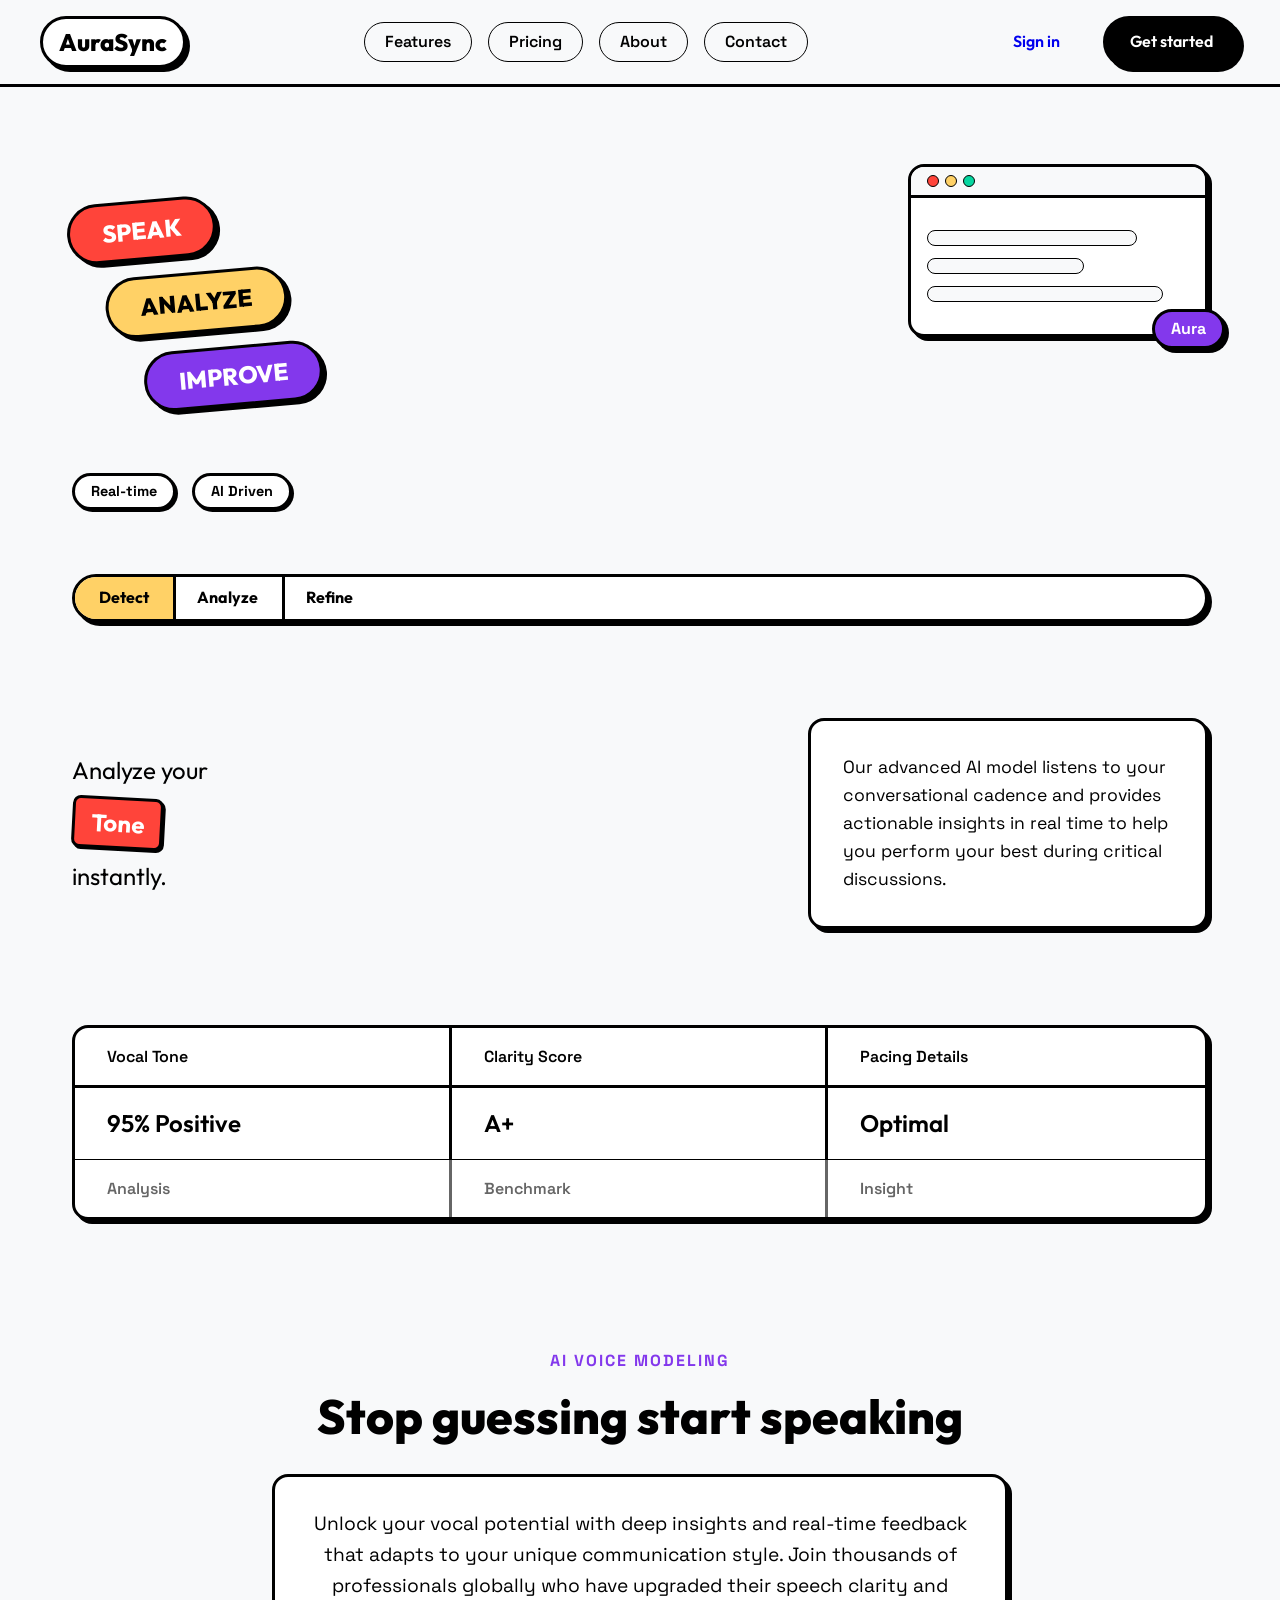
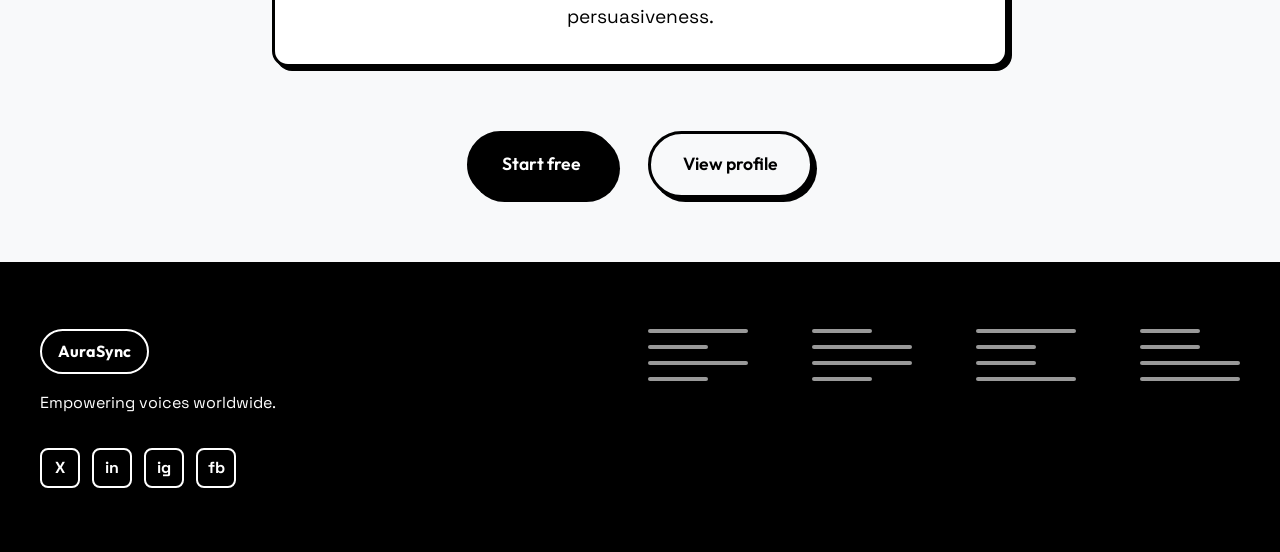
==== index.html @ 05ba69cd "Landing Plus Pricing" ====
<!DOCTYPE html>
<html lang="en">
<head>
    <meta charset="UTF-8">
    <meta name="viewport" content="width=device-width, initial-scale=1.0">
    <title>AuraSync | Speak, analyze, improve</title>
    <!-- Fonts -->
    <link rel="preconnect" href="https://fonts.googleapis.com">
    <link rel="preconnect" href="https://fonts.gstatic.com" crossorigin>
    <link href="https://fonts.googleapis.com/css2?family=Outfit:wght@400;600;800;900&family=Space+Grotesk:wght@400;500;700&display=swap" rel="stylesheet">
    <link rel="stylesheet" href="css/styles.css">
</head>
<body>
    <div class="custom-cursor"></div>
    
    <header id="navbar">
        <div class="nav-container">
            <div class="logo">
                <span class="logo-text">AuraSync</span>
            </div>
            <nav class="nav-links">
                <a href="#features" class="nav-pill">Features</a>
                <a href="pricing.html" class="nav-pill">Pricing</a>
                <a href="#about" class="nav-pill">About</a>
                <a href="#contact" class="nav-pill">Contact</a>
            </nav>
            <div class="auth-buttons">
                <a href="#signin" class="btn-ghost">Sign in</a>
                <a href="#getstarted" class="btn-primary">Get started</a>
            </div>
        </div>
    </header>

    <main>
        <!-- Hero Section -->
        <section class="hero-section fade-in">
            <div class="hero-content">
                <!-- Top Part: Left Tilted Pills & Right Card -->
                <div class="hero-top-row">
                    <div class="hero-tilted-pills">
                        <div class="tilted-pill red-bg">Speak</div>
                        <div class="tilted-pill yellow-bg">analyze</div>
                        <div class="tilted-pill purple-bg">improve</div>
                    </div>
                    <div class="hero-card">
                        <div class="card-header-bar">
                            <div class="circle red"></div>
                            <div class="circle yellow"></div>
                            <div class="circle green"></div>
                        </div>
                        <div class="card-body">
                            <div class="line w-80"></div>
                            <div class="line w-60"></div>
                            <div class="line w-90"></div>
                        </div>
                        <div class="card-bleeding-badge">Aura</div>
                    </div>
                </div>

                <!-- Middle Left: Two small pills side by side -->
                <div class="hero-middle-row flex-start">
                    <div class="small-pill">Real-time</div>
                    <div class="small-pill">AI Driven</div>
                </div>

                <!-- Below Middle Left: 3 Segment Toggle -->
                <div class="hero-segmented flex-start">
                    <div class="segment active">Detect</div>
                    <div class="segment">Analyze</div>
                    <div class="segment">Refine</div>
                </div>

                <!-- Lower Middle: Text structure on left, paragraph box on right -->
                <div class="hero-lower-middle">
                    <div class="text-structure">
                        <p>Analyze your</p>
                        <div class="boxed-text">Tone</div>
                        <p>instantly.</p>
                    </div>
                    <div class="paragraph-box">
                        <p>Our advanced AI model listens to your conversational cadence and provides actionable insights in real time to help you perform your best during critical discussions.</p>
                    </div>
                </div>

                <!-- Bottom Hero: 3x3 Grid Table -->
                <div class="hero-grid-table">
                    <div class="grid-cell">Vocal Tone</div>
                    <div class="grid-cell">Clarity Score</div>
                    <div class="grid-cell">Pacing Details</div>
                    <div class="grid-cell">95% Positive</div>
                    <div class="grid-cell">A+</div>
                    <div class="grid-cell">Optimal</div>
                    <div class="grid-cell text-muted">Analysis</div>
                    <div class="grid-cell text-muted">Benchmark</div>
                    <div class="grid-cell text-muted">Insight</div>
                </div>
            </div>
        </section>

        <!-- Secondary Section -->
        <section class="secondary-section fade-in">
            <p class="subtitle">AI Voice Modeling</p>
            <h1 class="bold-title">Stop guessing start speaking</h1>
            
            <div class="large-paragraph-box">
                <p>Unlock your vocal potential with deep insights and real-time feedback that adapts to your unique communication style. Join thousands of professionals globally who have upgraded their speech clarity and persuasiveness.</p>
            </div>
            
            <div class="cta-buttons">
                <a href="#start" class="btn-primary large">Start free</a>
                <a href="#profile" class="btn-secondary large">View profile</a>
            </div>
        </section>
    </main>

    <footer class="main-footer">
        <div class="footer-container">
            <div class="footer-left">
                <div class="footer-brandbox">AuraSync</div>
                <p>Empowering voices worldwide.</p>
                <div class="social-icons">
                    <div class="social-square">X</div>
                    <div class="social-square">in</div>
                    <div class="social-square">ig</div>
                    <div class="social-square">fb</div>
                </div>
            </div>
            <div class="footer-right">
                <div class="footer-col">
                    <div class="footer-line"></div>
                    <div class="footer-line short"></div>
                    <div class="footer-line"></div>
                    <div class="footer-line short"></div>
                </div>
                <div class="footer-col">
                    <div class="footer-line short"></div>
                    <div class="footer-line"></div>
                    <div class="footer-line"></div>
                    <div class="footer-line short"></div>
                </div>
                <div class="footer-col">
                    <div class="footer-line"></div>
                    <div class="footer-line short"></div>
                    <div class="footer-line short"></div>
                    <div class="footer-line"></div>
                </div>
                <div class="footer-col">
                    <div class="footer-line short"></div>
                    <div class="footer-line short"></div>
                    <div class="footer-line"></div>
                    <div class="footer-line"></div>
                </div>
            </div>
        </div>
    </footer>

    <script src="js/main.js"></script>
</body>
</html>
---- css/styles.css ----
:root {
    --bg-color: #F8F9FA; /* Whitesmoke */
    --text-primary: #000000;
    --text-white: #FFFFFF;
    
    /* Playful Accent Colors */
    --accent-red: #FF443A;
    --accent-yellow: #FFD166;
    --accent-purple: #8338EC;
    --accent-green: #06D6A0;
    
    /* Borders & Shadows */
    --border-main: 3px solid #000;
    --border-thin: 1.5px solid #000;
    --shadow-main: 4px 4px 0px 0px #000;
    --shadow-hover: 6px 6px 0px 0px #000;
    --shadow-white: 4px 4px 0px 0px #FFF;
    
    /* Radii */
    --radius-pill: 9999px;
    --radius-card: 16px;
    --radius-small: 8px;
    
    /* Layout */
    --spacing-sm: 8px;
    --spacing-md: 16px;
    --spacing-lg: 32px;
    --spacing-xl: 64px;
}

* {
    margin: 0;
    padding: 0;
    box-sizing: border-box;
    cursor: none; /* For custom cursor */
}

body {
    background-color: var(--bg-color);
    color: var(--text-primary);
    font-family: 'Space Grotesk', sans-serif;
    line-height: 1.6;
    overflow-x: hidden;
}

h1, h2, h3, h4, .bold-title, .huge-title, .logo-text {
    font-family: 'Outfit', sans-serif;
    font-weight: 800;
}

/* Custom Cursor */
.custom-cursor {
    position: fixed;
    top: 0;
    left: 0;
    width: 20px;
    height: 20px;
    background-color: transparent;
    border: 2px solid var(--text-primary);
    border-radius: 50%;
    pointer-events: none;
    z-index: 10000;
    transition: transform 0.1s ease-out;
    mix-blend-mode: difference;
    transform: translate(-50%, -50%);
}
.custom-cursor.hover {
    transform: translate(-50%, -50%) scale(1.5);
    background-color: var(--accent-red);
    border-color: var(--accent-red);
    mix-blend-mode: normal;
}

/* Utilities */
.red-bg { background-color: var(--accent-red) !important; color: white !important; }
.yellow-bg { background-color: var(--accent-yellow) !important; color: black !important; }
.purple-bg { background-color: var(--accent-purple) !important; color: white !important; }
.green-bg { background-color: var(--accent-green) !important; color: black !important; }
.text-white { color: white !important; }
.text-muted { opacity: 0.6; }
.bg-white { background-color: white !important; color: black !important; }

/* Navbar */
header {
    position: fixed;
    top: 0;
    left: 0;
    width: 100%;
    padding: var(--spacing-md) var(--spacing-lg);
    background-color: var(--bg-color);
    z-index: 100;
    transition: transform 0.3s ease;
    border-bottom: var(--border-main);
}
header.hide {
    transform: translateY(-100%);
}

.nav-container {
    display: flex;
    justify-content: space-between;
    align-items: center;
    max-width: 1200px;
    margin: 0 auto;
}

.logo-text {
    font-size: 1.5rem;
    border: var(--border-main);
    padding: 4px 16px;
    border-radius: var(--radius-pill);
    background-color: white;
    box-shadow: var(--shadow-main);
    display: inline-block;
    transition: transform 0.2s;
}

.nav-links {
    display: flex;
    gap: var(--spacing-md);
}

.nav-pill {
    text-decoration: none;
    color: var(--text-primary);
    font-weight: 600;
    padding: 6px 20px;
    border: var(--border-thin);
    border-radius: var(--radius-pill);
    transition: all 0.2s ease;
}

.nav-pill:hover, .active-pill {
    background-color: var(--accent-yellow);
    box-shadow: 2px 2px 0px 0px #000;
    transform: translate(-2px, -2px);
}

.auth-buttons {
    display: flex;
    gap: var(--spacing-md);
}

/* Buttons */
.btn-primary, .btn-secondary, .btn-ghost {
    text-decoration: none;
    font-family: 'Outfit', sans-serif;
    font-weight: 600;
    padding: 10px 24px;
    border-radius: var(--radius-pill);
    border: var(--border-main);
    display: inline-block;
    transition: all 0.2s ease;
}

.btn-primary {
    background-color: var(--text-primary);
    color: var(--text-white);
    box-shadow: var(--shadow-main);
}
.btn-primary.shadow-white {
    box-shadow: var(--shadow-white);
}

.btn-secondary {
    background-color: var(--bg-color);
    color: var(--text-primary);
    box-shadow: var(--shadow-main);
}

.btn-ghost {
    border-color: transparent;
}
.btn-ghost:hover {
    text-decoration: underline;
}

.btn-primary:hover, .btn-secondary:hover {
    transform: translate(-2px, -2px);
    box-shadow: var(--shadow-hover);
}
.btn-primary.shadow-white:hover {
    box-shadow: 6px 6px 0px 0px #FFF;
}

.large {
    padding: 16px 32px;
    font-size: 1.1rem;
}
.full-width {
    width: 100%;
    text-align: center;
    margin-top: auto;
}

/* Main Layout */
main {
    padding-top: 100px; /* Offset for header */
}

.hero-section {
    max-width: 1200px;
    margin: 0 auto;
    padding: var(--spacing-xl) var(--spacing-lg);
}

.hero-content {
    display: flex;
    flex-direction: column;
    gap: var(--spacing-xl);
}

.hero-top-row {
    display: flex;
    justify-content: space-between;
    align-items: flex-start;
}

/* Tilted Pills */
.hero-tilted-pills {
    display: flex;
    flex-direction: column;
    gap: var(--spacing-md);
    transform: rotate(-5deg);
    padding-top: var(--spacing-lg);
}

.tilted-pill {
    padding: 8px 32px;
    border: var(--border-main);
    border-radius: var(--radius-pill);
    font-size: 1.5rem;
    font-family: 'Outfit', sans-serif;
    font-weight: 800;
    box-shadow: var(--shadow-main);
    display: inline-block;
    align-self: flex-start;
    text-transform: uppercase;
}
.tilted-pill:nth-child(2) {
    margin-left: var(--spacing-lg);
}
.tilted-pill:nth-child(3) {
    margin-left: calc(var(--spacing-lg) * 2);
}

/* Right Card (Blueprint top right) */
.hero-card {
    border: var(--border-main);
    border-radius: var(--radius-card);
    width: 300px;
    background-color: white;
    box-shadow: var(--shadow-main);
    position: relative;
    display: flex;
    flex-direction: column;
}

.card-header-bar {
    border-bottom: var(--border-main);
    padding: 8px var(--spacing-md);
    display: flex;
    gap: 6px;
    background-color: var(--bg-color);
    border-top-left-radius: 13px;
    border-top-right-radius: 13px;
}

.circle {
    width: 12px;
    height: 12px;
    border: var(--border-thin);
    border-radius: 50%;
}
.circle.red { background-color: var(--accent-red); }
.circle.yellow { background-color: var(--accent-yellow); }
.circle.green { background-color: var(--accent-green); }

.card-body {
    padding: var(--spacing-lg) var(--spacing-md);
    display: flex;
    flex-direction: column;
    gap: 12px;
    min-height: 120px;
}

.line {
    height: 16px;
    border: var(--border-thin);
    border-radius: var(--radius-pill);
    background-color: var(--bg-color);
}
.w-80 { width: 80%; }
.w-60 { width: 60%; }
.w-90 { width: 90%; }

.card-bleeding-badge {
    position: absolute;
    bottom: -15px;
    right: -20px;
    border: var(--border-main);
    background-color: var(--accent-purple);
    color: white;
    padding: 4px 16px;
    border-radius: var(--radius-pill);
    font-weight: bold;
    box-shadow: var(--shadow-main);
}

/* Middle Rows */
.flex-start {
    display: flex;
    align-items: center;
    justify-content: flex-start;
    gap: var(--spacing-md);
}

.small-pill {
    padding: 4px 16px;
    border: var(--border-main);
    border-radius: var(--radius-pill);
    background-color: white;
    font-weight: bold;
    font-size: 0.9rem;
    box-shadow: 2px 2px 0px 0px #000;
}

.hero-segmented {
    border: var(--border-main);
    border-radius: var(--radius-pill);
    overflow: hidden;
    display: inline-flex;
    background-color: white;
    box-shadow: var(--shadow-main);
    gap: 0;
}

.segment {
    padding: 8px 24px;
    font-weight: bold;
    font-family: 'Outfit', sans-serif;
    border-right: var(--border-main);
    margin-right: -3px; /* To prevent double border */
}
.segment:last-child {
    border-right: none;
}
.segment.active {
    background-color: var(--accent-yellow);
}

/* Lower Middle */
.hero-lower-middle {
    display: flex;
    justify-content: space-between;
    align-items: center;
    gap: var(--spacing-lg);
    margin-top: var(--spacing-lg);
}

.text-structure {
    font-size: 1.5rem;
    font-family: 'Outfit', sans-serif;
    display: flex;
    flex-direction: column;
    gap: 8px;
}
.boxed-text {
    border: var(--border-main);
    padding: 4px 16px;
    border-radius: var(--radius-small);
    display: inline-block;
    align-self: flex-start;
    font-weight: bold;
    background-color: var(--accent-red);
    color: white;
    transform: rotate(3deg);
    box-shadow: 2px 2px 0px 0px #000;
}

.paragraph-box {
    border: var(--border-main);
    border-radius: var(--radius-card);
    padding: var(--spacing-lg);
    background-color: white;
    max-width: 400px;
    font-size: 1.1rem;
    box-shadow: var(--shadow-main);
}

/* 3x3 Table */
.hero-grid-table {
    display: grid;
    grid-template-columns: repeat(3, 1fr);
    border: var(--border-main);
    border-radius: var(--radius-card);
    background-color: white;
    overflow: hidden;
    box-shadow: var(--shadow-main);
    margin-top: var(--spacing-lg);
}

.grid-cell {
    padding: var(--spacing-md) var(--spacing-lg);
    border-right: var(--border-main);
    border-bottom: var(--border-main);
    font-weight: 600;
    display: flex;
    align-items: center;
}
.grid-cell:nth-child(3n) {
    border-right: none;
}
.hero-grid-table > .grid-cell:nth-last-child(-n+3) {
    border-bottom: none;
}
.hero-grid-table > .grid-cell:nth-child(n+4):nth-child(-n+6) {
    font-size: 1.5rem;
    font-family: 'Outfit';
    border-bottom-width: 1.5px; /* Thinner line for middle as in blueprint */
}

/* Secondary Section */
.secondary-section {
    max-width: 800px;
    margin: 0 auto;
    padding: var(--spacing-xl) var(--spacing-lg);
    text-align: center;
    display: flex;
    flex-direction: column;
    align-items: center;
    gap: var(--spacing-md);
}

.subtitle {
    font-family: 'Space Grotesk', sans-serif;
    text-transform: uppercase;
    letter-spacing: 2px;
    font-weight: bold;
    color: var(--accent-purple);
}

.bold-title {
    font-size: 3rem;
    line-height: 1.1;
    margin-bottom: var(--spacing-md);
}

.large-paragraph-box {
    border: var(--border-main);
    border-radius: var(--radius-card);
    padding: var(--spacing-lg);
    background-color: white;
    box-shadow: var(--shadow-main);
    margin-bottom: var(--spacing-lg);
    font-size: 1.2rem;
}

.cta-buttons {
    display: flex;
    gap: var(--spacing-lg);
    justify-content: center;
    margin-top: var(--spacing-md);
}

/* Footer Section */
.main-footer {
    background-color: var(--text-primary);
    color: var(--text-white);
    padding: var(--spacing-xl) var(--spacing-lg);
    border-top: var(--border-main);
}

.footer-container {
    max-width: 1200px;
    margin: 0 auto;
    display: flex;
    justify-content: space-between;
    align-items: flex-start;
}

.footer-left {
    display: flex;
    flex-direction: column;
    gap: var(--spacing-md);
    max-width: 300px;
}

.footer-brandbox {
    border: 2px solid white;
    padding: 8px 16px;
    border-radius: var(--radius-pill);
    font-family: 'Outfit', sans-serif;
    font-weight: bold;
    display: inline-block;
    align-self: flex-start;
}

.social-icons {
    display: flex;
    gap: 12px;
    margin-top: var(--spacing-md);
}

.social-square {
    width: 40px;
    height: 40px;
    border: 2px solid white;
    border-radius: var(--radius-small);
    display: flex;
    align-items: center;
    justify-content: center;
    font-weight: bold;
    transition: all 0.2s;
}
.social-square:hover {
    background-color: white;
    color: black;
    transform: translateY(-2px);
}

.footer-right {
    display: grid;
    grid-template-columns: repeat(4, 1fr);
    gap: var(--spacing-xl);
}

.footer-col {
    display: flex;
    flex-direction: column;
    gap: 12px;
}

.footer-line {
    height: 4px;
    background-color: white;
    border-radius: 2px;
    width: 100px;
    opacity: 0.6;
    transition: opacity 0.2s, background-color 0.2s;
}
.footer-line:hover {
    opacity: 1;
    background-color: var(--accent-yellow);
}
.footer-line.short {
    width: 60px;
}

/* Pricing Page Specific */
.pricing-hero {
    border-bottom: var(--border-main);
    padding-bottom: var(--spacing-xl);
}

.pricing-hero-content {
    display: flex;
    align-items: center;
    justify-content: space-between;
    gap: var(--spacing-xl);
}

.pricing-hero-left {
    flex: 1;
}
.huge-title {
    font-size: 4rem;
    line-height: 1;
    margin-bottom: var(--spacing-lg);
}

.pricing-subtext {
    font-size: 1.25rem;
    max-width: 400px;
}

.pricing-hero-right {
    flex: 1;
}

.four-tables-grid {
    display: grid;
    grid-template-columns: 1fr 1fr;
    gap: var(--spacing-md);
}

.mini-table {
    border: var(--border-main);
    border-radius: var(--radius-small);
    background-color: white;
    box-shadow: var(--shadow-main);
    overflow: hidden;
}

.mini-table-header {
    background-color: var(--bg-color);
    border-bottom: var(--border-main);
    font-weight: bold;
    padding: 8px 12px;
    font-family: 'Outfit';
}

.mini-table-row {
    padding: 8px 12px;
    border-bottom: var(--border-thin);
    display: flex;
    justify-content: space-between;
    align-items: center;
}
.mini-table-row:last-child {
    border-bottom: none;
}

.badge {
    padding: 2px 8px;
    border: var(--border-thin);
    border-radius: var(--radius-pill);
    font-size: 0.75rem;
    font-weight: bold;
}

.pricing-tiers-section {
    max-width: 1200px;
    margin: 0 auto;
    padding: var(--spacing-xl) var(--spacing-lg);
}

.tiers-header {
    text-align: center;
    margin-bottom: var(--spacing-xl);
}

.pricing-cards-container {
    display: grid;
    grid-template-columns: repeat(3, 1fr);
    gap: var(--spacing-lg);
    align-items: stretch;
}

.pricing-card {
    border: var(--border-main);
    border-radius: var(--radius-card);
    padding: var(--spacing-lg);
    background-color: white;
    box-shadow: var(--shadow-main);
    display: flex;
    flex-direction: column;
    position: relative;
    transition: transform 0.2s;
}

.pricing-card:hover {
    transform: translateY(-8px);
    box-shadow: var(--shadow-hover);
}

.pricing-card.highlighted {
    background-color: var(--text-primary);
    color: white;
}

.card-badge {
    position: absolute;
    top: -15px;
    right: 20px;
    border: var(--border-main);
    padding: 4px 16px;
    border-radius: var(--radius-pill);
    font-weight: bold;
    box-shadow: 2px 2px 0px 0px #000;
}

.tier-name {
    font-size: 1.5rem;
    margin-bottom: var(--spacing-sm);
}

.tier-price {
    font-size: 3rem;
    font-family: 'Outfit';
    font-weight: 900;
    margin-bottom: var(--spacing-lg);
    border-bottom: var(--border-thin);
    padding-bottom: var(--spacing-sm);
}
.tier-price span {
    font-size: 1rem;
    font-weight: normal;
    opacity: 0.7;
}

.tier-features {
    list-style: none;
    margin-bottom: var(--spacing-xl);
    flex-grow: 1;
}

.tier-features li {
    margin-bottom: 12px;
    display: flex;
    align-items: flex-start;
    gap: 8px;
}
.tier-features li::before {
    content: "→";
    font-weight: bold;
}

.final-cta-section {
    padding: var(--spacing-xl) var(--spacing-lg);
    max-width: 1200px;
    margin: 0 auto;
}

.cta-box {
    border: var(--border-main);
    border-radius: var(--radius-card);
    padding: var(--spacing-xl);
    text-align: center;
    box-shadow: var(--shadow-main);
}
.red-bg-accent {
    background-color: var(--accent-red);
}

.cta-buttons.center {
    justify-content: center;
    margin-top: var(--spacing-lg);
}

/* Animations & Utilities */
.fade-in {
    opacity: 0;
    transform: translateY(20px);
    transition: opacity 0.6s ease-out, transform 0.6s ease-out;
}
.fade-in.visible {
    opacity: 1;
    transform: translateY(0);
}

/* Responsiveness */
@media (max-width: 900px) {
    .hero-top-row {
        flex-direction: column;
        align-items: center;
        gap: var(--spacing-xl);
    }
    
    .hero-tilted-pills {
        padding-top: 0;
        align-items: center;
    }
    .tilted-pill:nth-child(2), .tilted-pill:nth-child(3) {
        margin-left: 0;
    }
    
    .hero-lower-middle {
        flex-direction: column;
        align-items: center;
        text-align: center;
    }
    .text-structure {
        align-items: center;
    }
    .boxed-text {
        align-self: center;
    }
    
    .hero-grid-table {
        grid-template-columns: 1fr;
    }
    
    .grid-cell:nth-child(3n) {
        border-right: var(--border-main);
    }
    .grid-cell {
        border-right: none;
        justify-content: center;
    }
    
    .footer-container {
        flex-direction: column;
        gap: var(--spacing-xl);
    }
    .footer-right {
        grid-template-columns: repeat(2, 1fr);
    }
    
    .pricing-hero-content {
        flex-direction: column;
    }
    .pricing-cards-container {
        grid-template-columns: 1fr;
    }
}
@media (max-width: 600px) {
    .nav-links {
        display: none; /* simple mobile state */
    }
    .four-tables-grid {
        grid-template-columns: 1fr;
    }
}
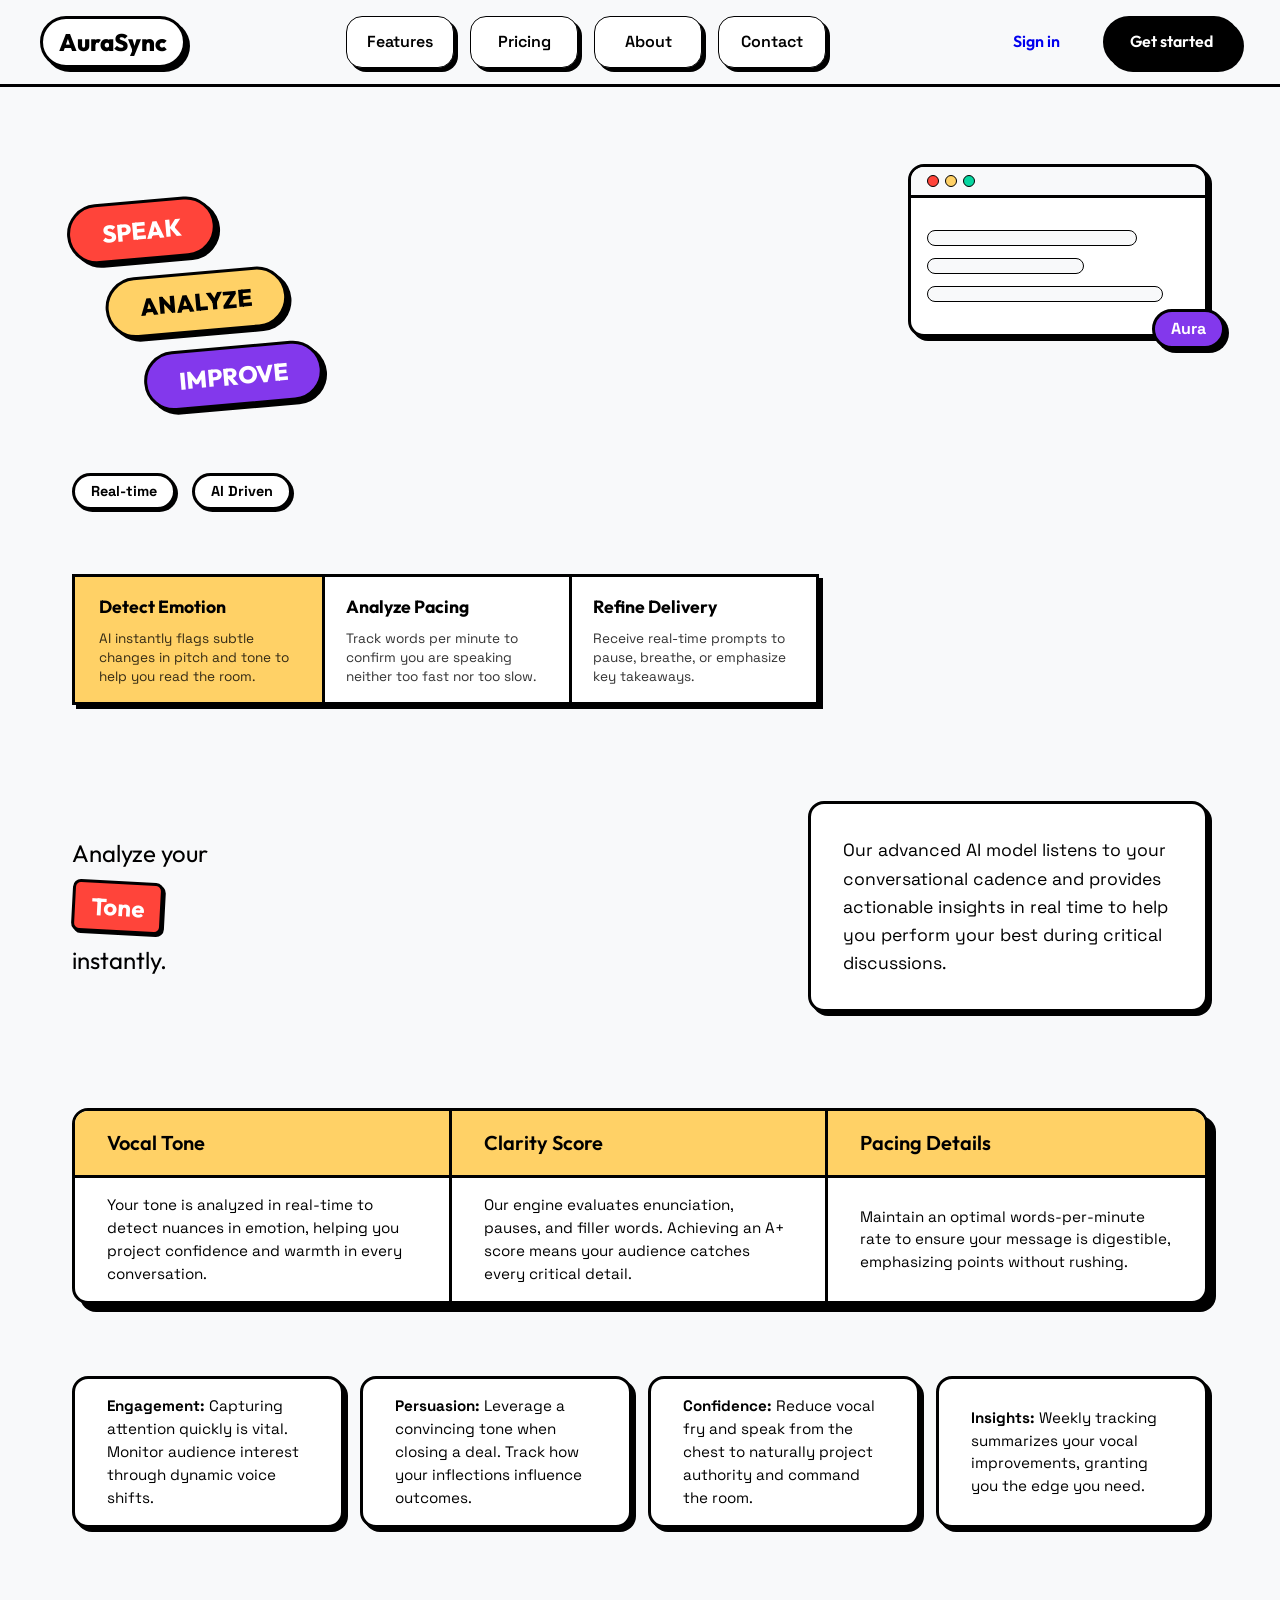
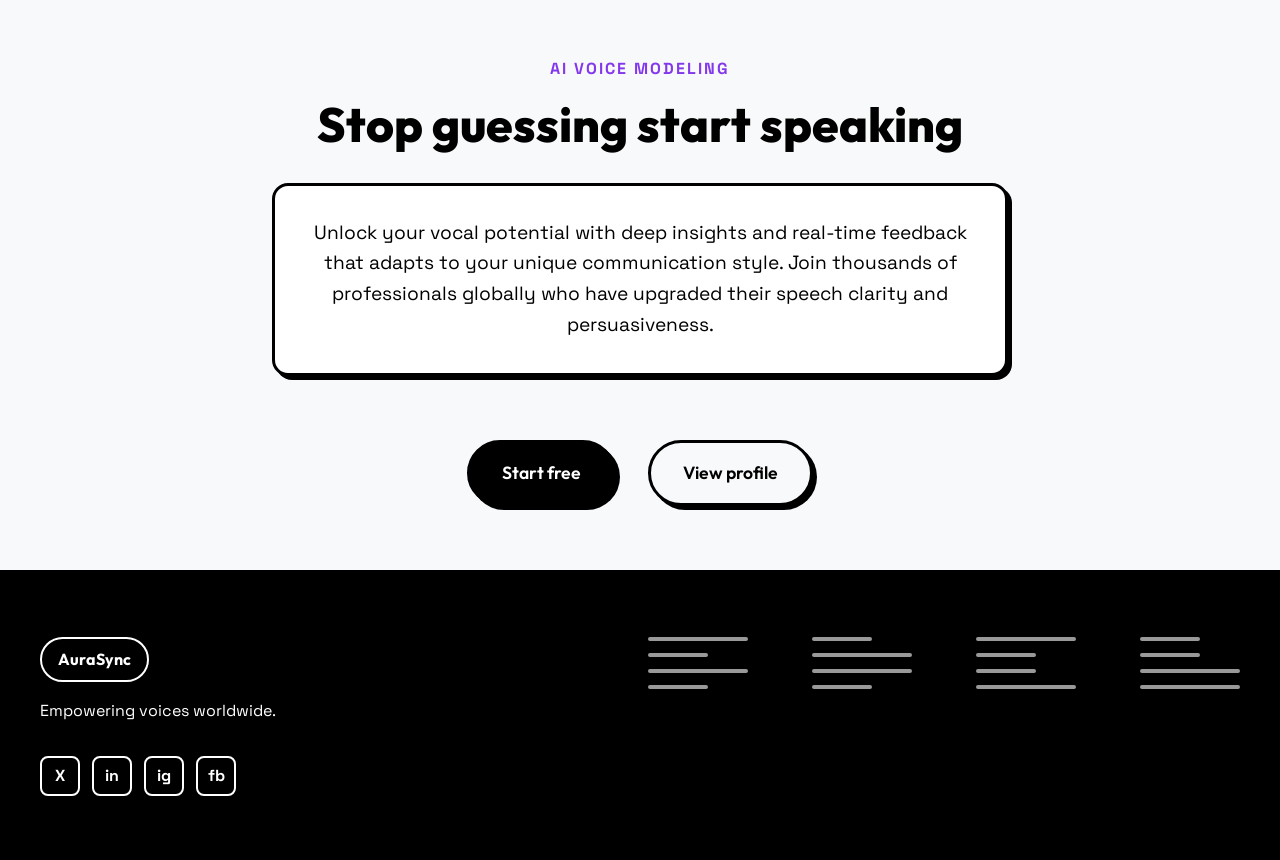
==== commit de5923a8: "LandingPage Fix" ====
--- a/index.html
+++ b/index.html
@@ -65,9 +65,18 @@
 
                 <!-- Below Middle Left: 3 Segment Toggle -->
                 <div class="hero-segmented flex-start">
-                    <div class="segment active">Detect</div>
-                    <div class="segment">Analyze</div>
-                    <div class="segment">Refine</div>
+                    <div class="segment active">
+                        <div class="segment-title">Detect Emotion</div>
+                        <p class="segment-desc">AI instantly flags subtle changes in pitch and tone to help you read the room.</p>
+                    </div>
+                    <div class="segment">
+                        <div class="segment-title">Analyze Pacing</div>
+                        <p class="segment-desc">Track words per minute to confirm you are speaking neither too fast nor too slow.</p>
+                    </div>
+                    <div class="segment">
+                        <div class="segment-title">Refine Delivery</div>
+                        <p class="segment-desc">Receive real-time prompts to pause, breathe, or emphasize key takeaways.</p>
+                    </div>
                 </div>
 
                 <!-- Lower Middle: Text structure on left, paragraph box on right -->
@@ -82,17 +91,38 @@
                     </div>
                 </div>
 
-                <!-- Bottom Hero: 3x3 Grid Table -->
+                <!-- Bottom Hero: 3-column Grid Table -->
                 <div class="hero-grid-table">
-                    <div class="grid-cell">Vocal Tone</div>
-                    <div class="grid-cell">Clarity Score</div>
-                    <div class="grid-cell">Pacing Details</div>
-                    <div class="grid-cell">95% Positive</div>
-                    <div class="grid-cell">A+</div>
-                    <div class="grid-cell">Optimal</div>
-                    <div class="grid-cell text-muted">Analysis</div>
-                    <div class="grid-cell text-muted">Benchmark</div>
-                    <div class="grid-cell text-muted">Insight</div>
+                    <!-- Header Row -->
+                    <div class="grid-cell table-header">Vocal Tone</div>
+                    <div class="grid-cell table-header">Clarity Score</div>
+                    <div class="grid-cell table-header">Pacing Details</div>
+                    <!-- Content Row -->
+                    <div class="grid-cell">
+                        <p class="small-text">Your tone is analyzed in real-time to detect nuances in emotion, helping you project confidence and warmth in every conversation.</p>
+                    </div>
+                    <div class="grid-cell">
+                        <p class="small-text">Our engine evaluates enunciation, pauses, and filler words. Achieving an A+ score means your audience catches every critical detail.</p>
+                    </div>
+                    <div class="grid-cell">
+                        <p class="small-text">Maintain an optimal words-per-minute rate to ensure your message is digestible, emphasizing points without rushing.</p>
+                    </div>
+                </div>
+
+                <!-- Bottom Hero: 4-column Grid Table (One Row) -->
+                <div class="hero-grid-table-4cols closer-table">
+                    <div class="grid-cell">
+                        <p class="small-text"><strong>Engagement:</strong> Capturing attention quickly is vital. Monitor audience interest through dynamic voice shifts.</p>
+                    </div>
+                    <div class="grid-cell">
+                        <p class="small-text"><strong>Persuasion:</strong> Leverage a convincing tone when closing a deal. Track how your inflections influence outcomes.</p>
+                    </div>
+                    <div class="grid-cell">
+                        <p class="small-text"><strong>Confidence:</strong> Reduce vocal fry and speak from the chest to naturally project authority and command the room.</p>
+                    </div>
+                    <div class="grid-cell">
+                        <p class="small-text"><strong>Insights:</strong> Weekly tracking summarizes your vocal improvements, granting you the edge you need.</p>
+                    </div>
                 </div>
             </div>
         </section>
--- a/css/styles.css
+++ b/css/styles.css
@@ -116,7 +116,8 @@
 }
 
 .nav-links {
-    display: flex;
+    display: grid;
+    grid-template-columns: repeat(4, 1fr);
     gap: var(--spacing-md);
 }
 
@@ -124,15 +125,18 @@
     text-decoration: none;
     color: var(--text-primary);
     font-weight: 600;
-    padding: 6px 20px;
+    padding: 12px 20px;
     border: var(--border-thin);
-    border-radius: var(--radius-pill);
+    border-radius: var(--radius-card);
+    background-color: white;
+    box-shadow: var(--shadow-main);
     transition: all 0.2s ease;
+    text-align: center;
 }
 
 .nav-pill:hover, .active-pill {
     background-color: var(--accent-yellow);
-    box-shadow: 2px 2px 0px 0px #000;
+    box-shadow: var(--shadow-hover);
     transform: translate(-2px, -2px);
 }
 
@@ -327,26 +331,43 @@
 
 .hero-segmented {
     border: var(--border-main);
-    border-radius: var(--radius-pill);
+    border-radius: 0;
     overflow: hidden;
     display: inline-flex;
     background-color: white;
     box-shadow: var(--shadow-main);
     gap: 0;
+    align-self: flex-start;
 }
 
 .segment {
-    padding: 8px 24px;
-    font-weight: bold;
-    font-family: 'Outfit', sans-serif;
+    padding: 16px 24px;
     border-right: var(--border-main);
     margin-right: -3px; /* To prevent double border */
+    display: flex;
+    flex-direction: column;
+    gap: 8px;
+    max-width: 250px;
+    text-align: left;
 }
 .segment:last-child {
     border-right: none;
 }
 .segment.active {
     background-color: var(--accent-yellow);
+}
+
+.segment-title {
+    font-weight: bold;
+    font-family: 'Outfit', sans-serif;
+    font-size: 1.1rem;
+}
+.segment-desc {
+    font-weight: normal;
+    font-family: 'Space Grotesk', sans-serif;
+    font-size: 0.85rem;
+    line-height: 1.4;
+    opacity: 0.8;
 }
 
 /* Lower Middle */
@@ -388,16 +409,32 @@
     box-shadow: var(--shadow-main);
 }
 
-/* 3x3 Table */
+/* Grid Tables */
 .hero-grid-table {
     display: grid;
+    border: var(--border-main);
+    border-radius: var(--radius-card);
+    background-color: white;
+    overflow: hidden;
+    box-shadow: 8px 8px 0px 0px #000;
+    margin-top: var(--spacing-lg);
+}
+
+.hero-grid-table {
     grid-template-columns: repeat(3, 1fr);
+}
+
+.hero-grid-table-4cols {
+    display: grid;
+    grid-template-columns: repeat(4, 1fr);
+    gap: var(--spacing-md);
+}
+
+.hero-grid-table-4cols .grid-cell {
     border: var(--border-main);
     border-radius: var(--radius-card);
     background-color: white;
-    overflow: hidden;
-    box-shadow: var(--shadow-main);
-    margin-top: var(--spacing-lg);
+    box-shadow: var(--shadow-main);
 }
 
 .grid-cell {
@@ -408,17 +445,32 @@
     display: flex;
     align-items: center;
 }
-.grid-cell:nth-child(3n) {
+
+/* 3-Column specific borders */
+.hero-grid-table > .grid-cell:nth-child(3n) {
     border-right: none;
 }
 .hero-grid-table > .grid-cell:nth-last-child(-n+3) {
     border-bottom: none;
 }
-.hero-grid-table > .grid-cell:nth-child(n+4):nth-child(-n+6) {
-    font-size: 1.5rem;
-    font-family: 'Outfit';
-    border-bottom-width: 1.5px; /* Thinner line for middle as in blueprint */
-}
+
+/* Table Utilities */
+.table-header {
+    background-color: var(--accent-yellow);
+    color: var(--text-primary);
+    font-family: 'Outfit', sans-serif;
+    font-size: 1.25rem;
+}
+.closer-table {
+    margin-top: var(--spacing-sm) !important;
+}
+.small-text {
+    font-size: 0.95rem;
+    font-weight: normal;
+    line-height: 1.5;
+}
+
+/* 4-Column specific borders - removed since they are separate cards now */
 
 /* Secondary Section */
 .secondary-section {
@@ -767,15 +819,18 @@
         align-self: center;
     }
     
-    .hero-grid-table {
+    
+    .hero-grid-table, .hero-grid-table-4cols {
         grid-template-columns: 1fr;
     }
     
-    .grid-cell:nth-child(3n) {
-        border-right: var(--border-main);
+    .hero-grid-table > .grid-cell:nth-child(n) {
+        border-right: none;
+    }
+    .hero-grid-table-4cols .grid-cell {
+        border-right: var(--border-main) !important;
     }
     .grid-cell {
-        border-right: none;
         justify-content: center;
     }
     
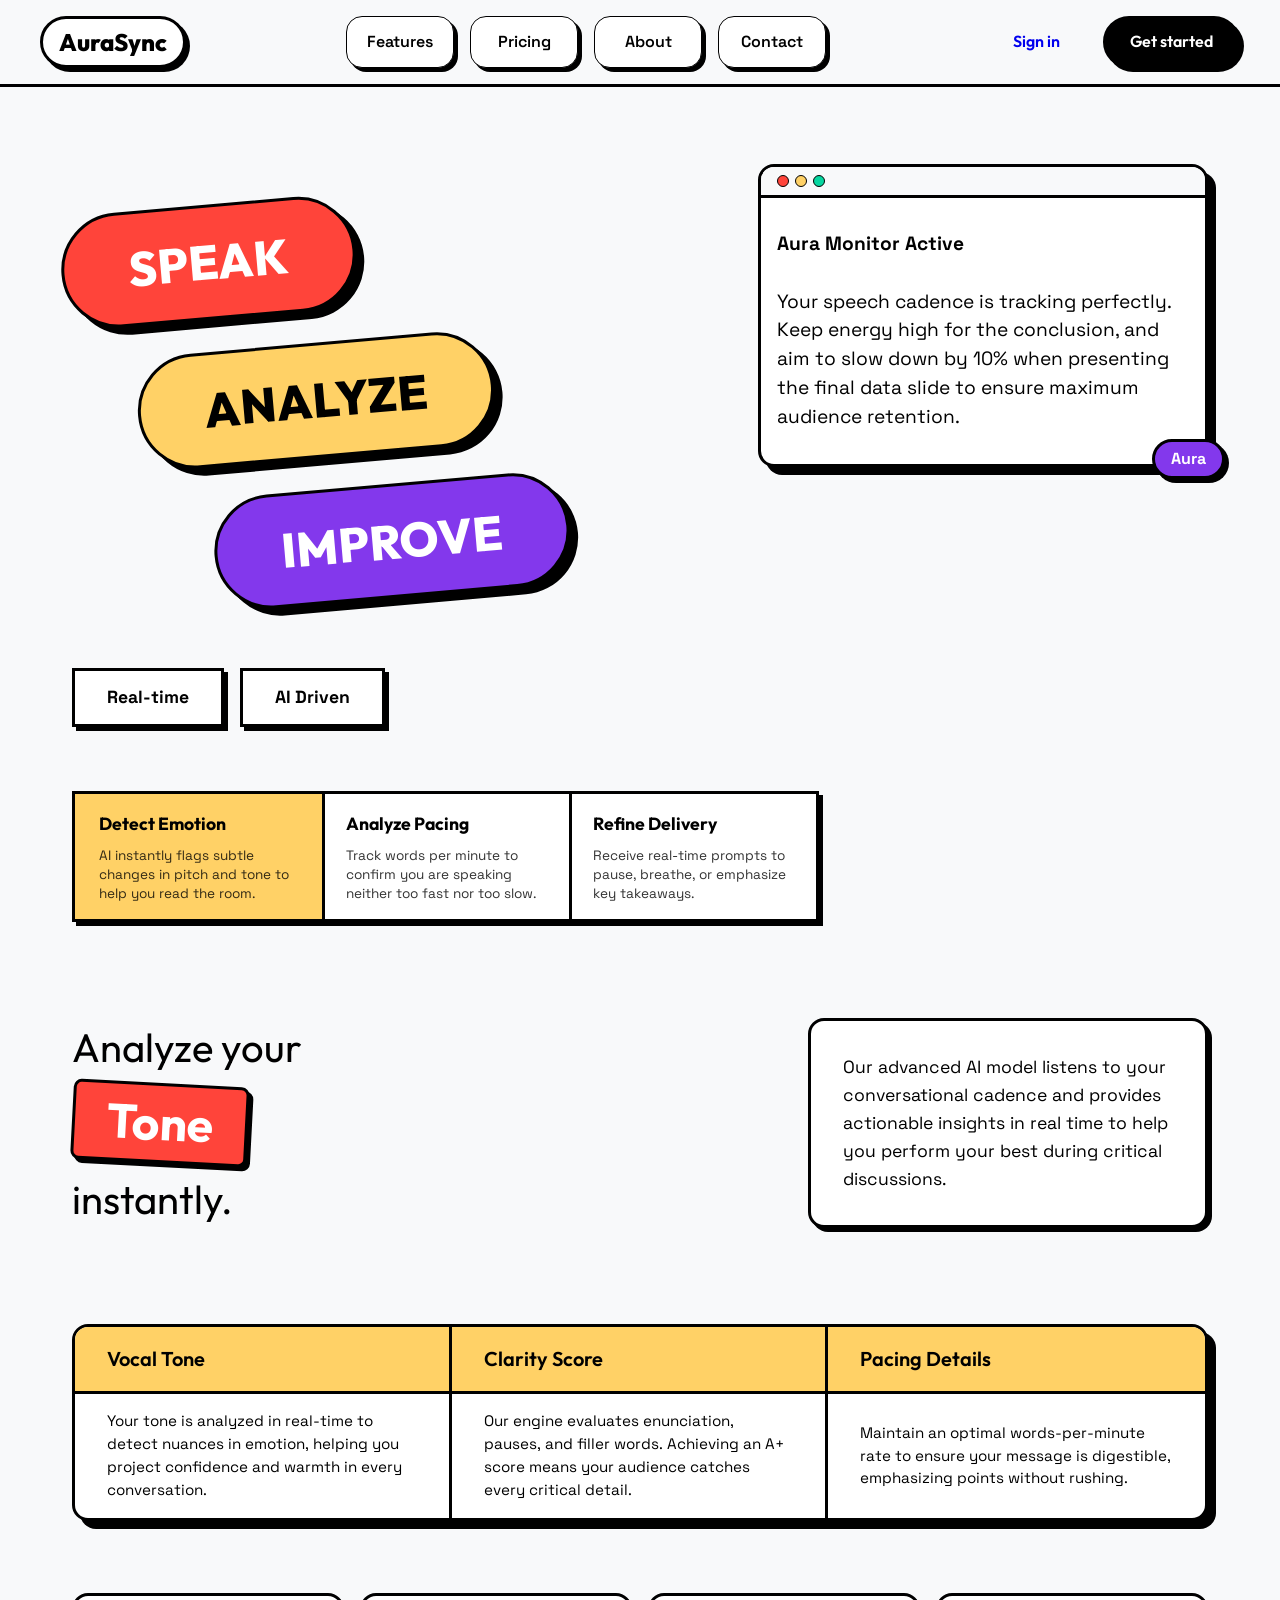
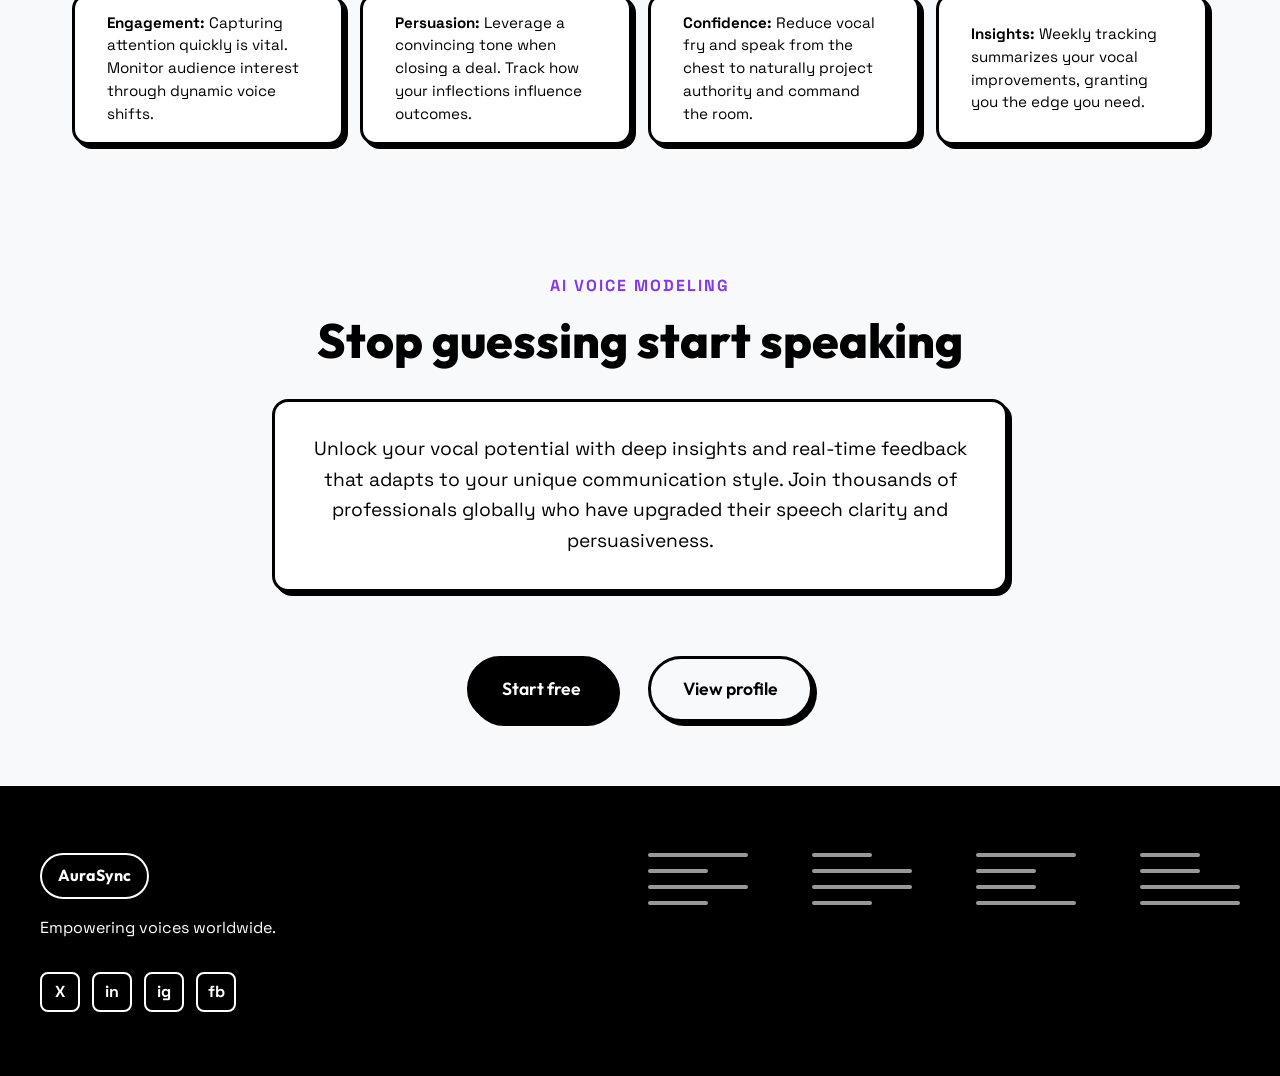
==== commit a48afdec: "html+css changes" ====
--- a/index.html
+++ b/index.html
@@ -49,9 +49,7 @@
                             <div class="circle green"></div>
                         </div>
                         <div class="card-body">
-                            <div class="line w-80"></div>
-                            <div class="line w-60"></div>
-                            <div class="line w-90"></div>
+                            <p><strong>Aura Monitor Active</strong><br><br>Your speech cadence is tracking perfectly. Keep energy high for the conclusion, and aim to slow down by 10% when presenting the final data slide to ensure maximum audience retention.</p>
                         </div>
                         <div class="card-bleeding-badge">Aura</div>
                     </div>
--- a/css/styles.css
+++ b/css/styles.css
@@ -224,37 +224,38 @@
 .hero-tilted-pills {
     display: flex;
     flex-direction: column;
-    gap: var(--spacing-md);
+    gap: var(--spacing-lg);
     transform: rotate(-5deg);
     padding-top: var(--spacing-lg);
 }
 
 .tilted-pill {
-    padding: 8px 32px;
+    padding: 16px 64px;
     border: var(--border-main);
     border-radius: var(--radius-pill);
-    font-size: 1.5rem;
+    font-size: 3rem;
     font-family: 'Outfit', sans-serif;
     font-weight: 800;
-    box-shadow: var(--shadow-main);
+    box-shadow: 8px 8px 0px 0px #000;
     display: inline-block;
     align-self: flex-start;
     text-transform: uppercase;
 }
 .tilted-pill:nth-child(2) {
-    margin-left: var(--spacing-lg);
+    margin-left: var(--spacing-xl);
 }
 .tilted-pill:nth-child(3) {
-    margin-left: calc(var(--spacing-lg) * 2);
+    margin-left: calc(var(--spacing-xl) * 2);
 }
 
 /* Right Card (Blueprint top right) */
 .hero-card {
     border: var(--border-main);
     border-radius: var(--radius-card);
-    width: 300px;
-    background-color: white;
-    box-shadow: var(--shadow-main);
+    background-color: white;
+    box-shadow: 8px 8px 0px 0px #000;
+    width: 450px;
+    min-height: 280px;
     position: relative;
     display: flex;
     flex-direction: column;
@@ -282,10 +283,11 @@
 
 .card-body {
     padding: var(--spacing-lg) var(--spacing-md);
-    display: flex;
-    flex-direction: column;
-    gap: 12px;
-    min-height: 120px;
+    flex-grow: 1;
+    font-family: 'Space Grotesk', sans-serif;
+    font-size: 1.2rem;
+    line-height: 1.5;
+    color: var(--text-primary);
 }
 
 .line {
@@ -320,13 +322,13 @@
 }
 
 .small-pill {
-    padding: 4px 16px;
-    border: var(--border-main);
-    border-radius: var(--radius-pill);
-    background-color: white;
-    font-weight: bold;
-    font-size: 0.9rem;
-    box-shadow: 2px 2px 0px 0px #000;
+    padding: 12px 32px;
+    border: var(--border-main);
+    border-radius: 0;
+    background-color: white;
+    font-weight: bold;
+    font-size: 1.1rem;
+    box-shadow: var(--shadow-main);
 }
 
 .hero-segmented {
@@ -380,15 +382,16 @@
 }
 
 .text-structure {
-    font-size: 1.5rem;
+    font-size: 2.5rem;
     font-family: 'Outfit', sans-serif;
     display: flex;
     flex-direction: column;
-    gap: 8px;
+    gap: 12px;
+    line-height: 1.2;
 }
 .boxed-text {
     border: var(--border-main);
-    padding: 4px 16px;
+    padding: 8px 32px;
     border-radius: var(--radius-small);
     display: inline-block;
     align-self: flex-start;
@@ -396,7 +399,8 @@
     background-color: var(--accent-red);
     color: white;
     transform: rotate(3deg);
-    box-shadow: 2px 2px 0px 0px #000;
+    box-shadow: var(--shadow-main);
+    font-size: 3rem;
 }
 
 .paragraph-box {
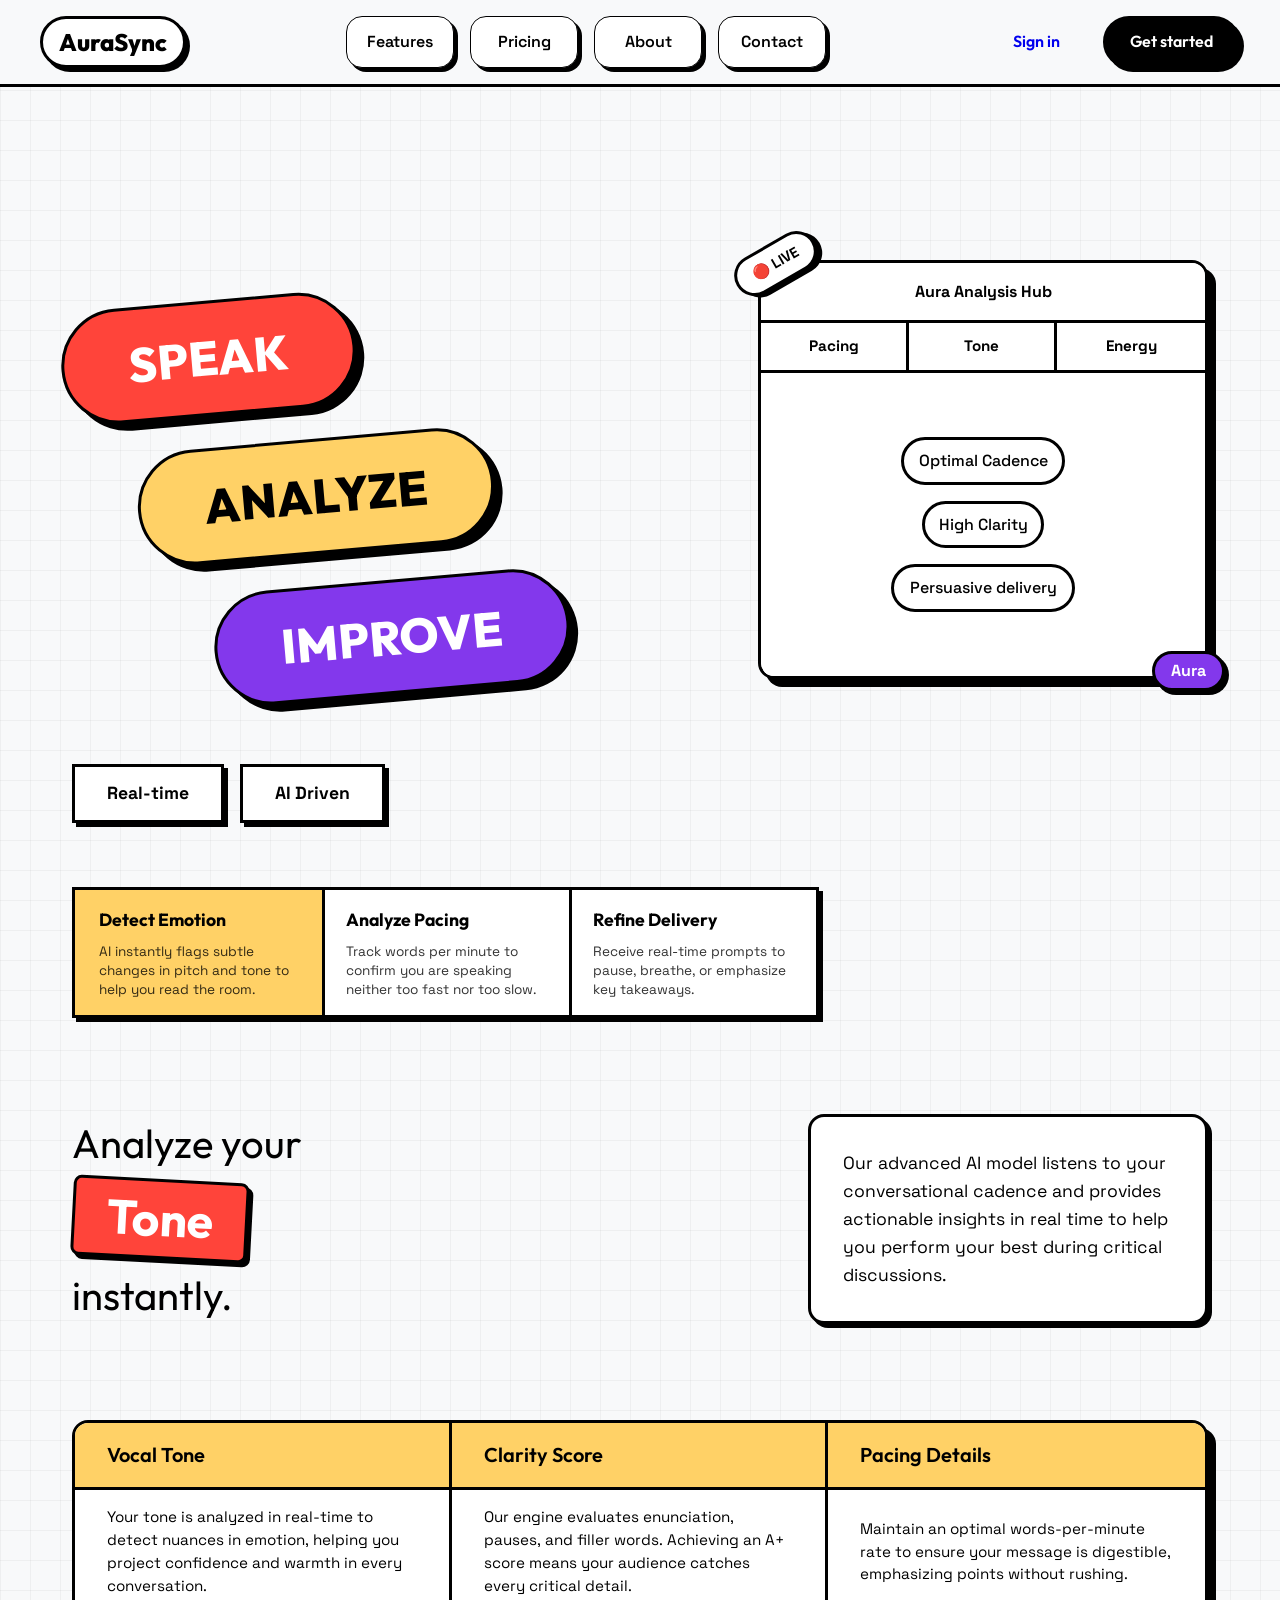
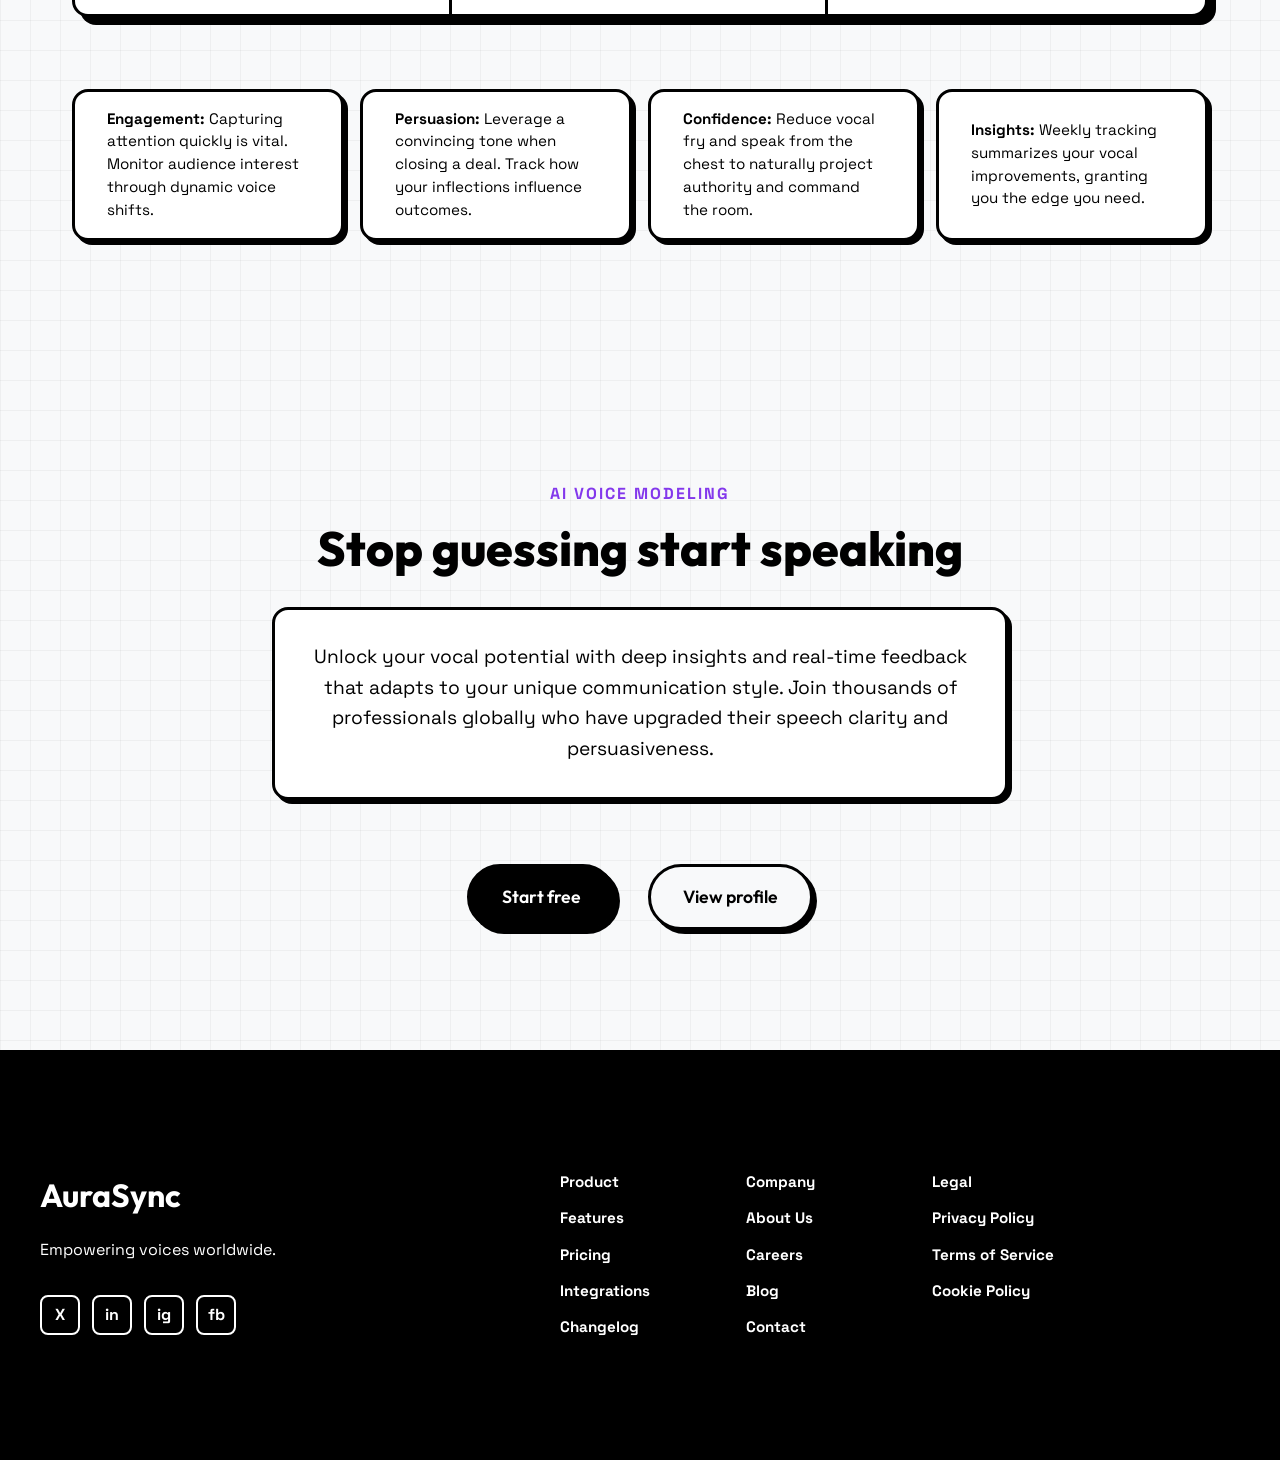
==== commit 50b21ec5: "feat: add custom CSS styles and layout components for the landing page" ====
--- a/index.html
+++ b/index.html
@@ -43,13 +43,19 @@
                         <div class="tilted-pill purple-bg">improve</div>
                     </div>
                     <div class="hero-card">
-                        <div class="card-header-bar">
-                            <div class="circle red"></div>
-                            <div class="circle yellow"></div>
-                            <div class="circle green"></div>
+                        <div class="floating-pill-tl centered-pill">🔴 LIVE</div>
+                        <div class="card-row card-row-top flex-center">
+                            <strong>Aura Analysis Hub</strong>
                         </div>
-                        <div class="card-body">
-                            <p><strong>Aura Monitor Active</strong><br><br>Your speech cadence is tracking perfectly. Keep energy high for the conclusion, and aim to slow down by 10% when presenting the final data slide to ensure maximum audience retention.</p>
+                        <div class="card-row card-row-mid">
+                            <div class="mid-col flex-center text-sm">Pacing</div>
+                            <div class="mid-col flex-center text-sm">Tone</div>
+                            <div class="mid-col flex-center text-sm">Energy</div>
+                        </div>
+                        <div class="card-row card-row-bot align-center">
+                            <div class="outlined-line w-80 flex-center">Optimal Cadence</div>
+                            <div class="outlined-line w-60 flex-center">High Clarity</div>
+                            <div class="outlined-line w-90 flex-center">Persuasive delivery</div>
                         </div>
                         <div class="card-bleeding-badge">Aura</div>
                     </div>
@@ -154,29 +160,25 @@
                 </div>
             </div>
             <div class="footer-right">
-                <div class="footer-col">
-                    <div class="footer-line"></div>
-                    <div class="footer-line short"></div>
-                    <div class="footer-line"></div>
-                    <div class="footer-line short"></div>
+                <div class="footer-col text-sm">
+                    <strong>Product</strong>
+                    <div class="footer-link">Features</div>
+                    <div class="footer-link">Pricing</div>
+                    <div class="footer-link">Integrations</div>
+                    <div class="footer-link">Changelog</div>
                 </div>
-                <div class="footer-col">
-                    <div class="footer-line short"></div>
-                    <div class="footer-line"></div>
-                    <div class="footer-line"></div>
-                    <div class="footer-line short"></div>
+                <div class="footer-col text-sm">
+                    <strong>Company</strong>
+                    <div class="footer-link">About Us</div>
+                    <div class="footer-link">Careers</div>
+                    <div class="footer-link">Blog</div>
+                    <div class="footer-link">Contact</div>
                 </div>
-                <div class="footer-col">
-                    <div class="footer-line"></div>
-                    <div class="footer-line short"></div>
-                    <div class="footer-line short"></div>
-                    <div class="footer-line"></div>
-                </div>
-                <div class="footer-col">
-                    <div class="footer-line short"></div>
-                    <div class="footer-line short"></div>
-                    <div class="footer-line"></div>
-                    <div class="footer-line"></div>
+                <div class="footer-col text-sm">
+                    <strong>Legal</strong>
+                    <div class="footer-link">Privacy Policy</div>
+                    <div class="footer-link">Terms of Service</div>
+                    <div class="footer-link">Cookie Policy</div>
                 </div>
             </div>
         </div>
--- a/css/styles.css
+++ b/css/styles.css
@@ -26,6 +26,7 @@
     --spacing-md: 16px;
     --spacing-lg: 32px;
     --spacing-xl: 64px;
+    --spacing-xxl: 120px;
 }
 
 * {
@@ -37,6 +38,9 @@
 
 body {
     background-color: var(--bg-color);
+    background-image: linear-gradient(rgba(0, 0, 0, 0.04) 1px, transparent 1px),
+                      linear-gradient(90deg, rgba(0, 0, 0, 0.04) 1px, transparent 1px);
+    background-size: 30px 30px;
     color: var(--text-primary);
     font-family: 'Space Grotesk', sans-serif;
     line-height: 1.6;
@@ -205,7 +209,7 @@
 .hero-section {
     max-width: 1200px;
     margin: 0 auto;
-    padding: var(--spacing-xl) var(--spacing-lg);
+    padding: 160px var(--spacing-lg) var(--spacing-xxl);
 }
 
 .hero-content {
@@ -261,40 +265,82 @@
     flex-direction: column;
 }
 
-.card-header-bar {
+.floating-pill-tl {
+    position: absolute;
+    top: -20px;
+    left: -30px;
+    border: var(--border-main);
+    border-radius: var(--radius-pill);
+    background-color: white;
+    box-shadow: 4px 4px 0px 0px #000;
+    transform: rotate(-30deg);
+    z-index: 2;
+    padding: 6px 16px;
+    font-weight: bold;
+    font-size: 0.9rem;
+    font-family: 'Space Grotesk', sans-serif;
+    white-space: nowrap;
+}
+
+.centered-pill, .flex-center {
+    display: flex;
+    align-items: center;
+    justify-content: center;
+}
+.align-center {
+    align-items: center; /* will align flex children horizontally to center */
+}
+.text-sm {
+    font-size: 0.95rem;
+    font-family: 'Space Grotesk', sans-serif;
+    font-weight: bold;
+}
+
+.card-row-top {
+    height: 60px;
     border-bottom: var(--border-main);
-    padding: 8px var(--spacing-md);
-    display: flex;
-    gap: 6px;
-    background-color: var(--bg-color);
-    border-top-left-radius: 13px;
+    background-color: white;
+    border-top-left-radius: 13px; /* approximate to fit inside border */
     border-top-right-radius: 13px;
 }
 
-.circle {
-    width: 12px;
-    height: 12px;
-    border: var(--border-thin);
-    border-radius: 50%;
-}
-.circle.red { background-color: var(--accent-red); }
-.circle.yellow { background-color: var(--accent-yellow); }
-.circle.green { background-color: var(--accent-green); }
-
-.card-body {
-    padding: var(--spacing-lg) var(--spacing-md);
+.card-row-mid {
+    display: grid;
+    grid-template-columns: repeat(3, 1fr);
+    height: 50px;
+    border-bottom: var(--border-main);
+    background-color: white;
+}
+.mid-col {
+    border-right: var(--border-main);
+}
+.mid-col:last-child {
+    border-right: none;
+}
+
+.card-row-bot {
+    padding: var(--spacing-xl) var(--spacing-xxl); /* give good spacing */
     flex-grow: 1;
+    display: flex;
+    flex-direction: column;
+    gap: var(--spacing-md);
+    background-color: white;
+    border-bottom-left-radius: 13px;
+    border-bottom-right-radius: 13px;
+    justify-content: center;
+}
+
+.outlined-line {
+    border: 3px solid #000;
+    border-radius: var(--radius-pill);
+    padding: 8px 16px;
+    background-color: white;
     font-family: 'Space Grotesk', sans-serif;
-    font-size: 1.2rem;
-    line-height: 1.5;
-    color: var(--text-primary);
-}
-
-.line {
-    height: 16px;
-    border: var(--border-thin);
-    border-radius: var(--radius-pill);
-    background-color: var(--bg-color);
+    font-size: 1rem;
+    font-weight: 500;
+    white-space: nowrap;
+    text-overflow: ellipsis;
+    overflow: hidden;
 }
 .w-80 { width: 80%; }
 .w-60 { width: 60%; }
@@ -480,7 +526,7 @@
 .secondary-section {
     max-width: 800px;
     margin: 0 auto;
-    padding: var(--spacing-xl) var(--spacing-lg);
+    padding: var(--spacing-xxl) var(--spacing-lg);
     text-align: center;
     display: flex;
     flex-direction: column;
@@ -523,9 +569,9 @@
 .main-footer {
     background-color: var(--text-primary);
     color: var(--text-white);
-    padding: var(--spacing-xl) var(--spacing-lg);
-    border-top: var(--border-main);
-}
+    padding: var(--spacing-xxl) var(--spacing-lg);
+}
+
 
 .footer-container {
     max-width: 1200px;
@@ -543,11 +589,9 @@
 }
 
 .footer-brandbox {
-    border: 2px solid white;
-    padding: 8px 16px;
-    border-radius: var(--radius-pill);
     font-family: 'Outfit', sans-serif;
     font-weight: bold;
+    font-size: 2rem;
     display: inline-block;
     align-self: flex-start;
 }
@@ -763,9 +807,10 @@
 }
 
 .final-cta-section {
-    padding: var(--spacing-xl) var(--spacing-lg);
-    max-width: 1200px;
-    margin: 0 auto;
+    padding: var(--spacing-xxl) var(--spacing-lg);
+    background-color: var(--accent-purple);
+    color: white;
+    text-align: center;
 }
 
 .cta-box {
